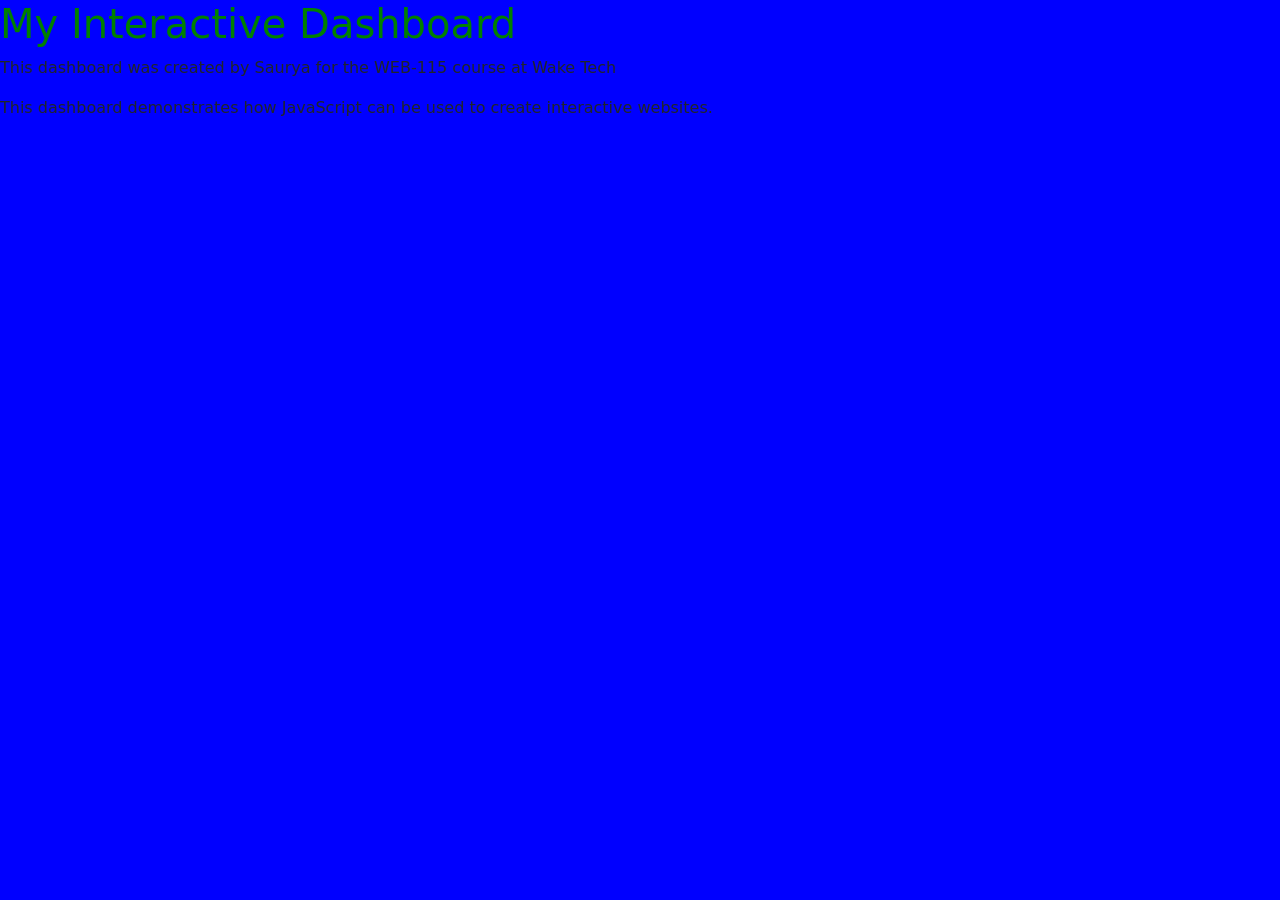
==== index.html @ 487b57c6 "Fixed debug.html" ====
<!DOCTYPE html>
<html lang="en">
<head>
    <meta charset="UTF-8">
    <meta name="viewport" content="width=device-width, initial-scale=1.0">
    <!-- Bootstrap  -->
    <link href="https://cdn.jsdelivr.net/npm/bootstrap@5.3.8/dist/css/bootstrap.min.css" rel="stylesheet" integrity="sha384-sRIl4kxILFvY47J16cr9ZwB07vP4J8+LH7qKQnuqkuIAvNWLzeN8tE5YBujZqJLB" crossorigin="anonymous">
    <script defer src="https://cdn.jsdelivr.net/npm/bootstrap@5.3.8/dist/js/bootstrap.bundle.min.js" integrity="sha384-FKyoEForCGlyvwx9Hj09JcYn3nv7wiPVlz7YYwJrWVcXK/BmnVDxM+D2scQbITxI" crossorigin="anonymous"></script>
    <link rel="stylesheet" href="css/style.css">
    <script src="js/script.js" defer></script>
    <title>Interactive Dashboard</title>
</head>
<body>
    <h1>My Interactive Dashboard</h1>
    <p>This dashboard was created by Saurya for the WEB-115 course at Wake Tech</p>
    <script>document.write("This dashboard demonstrates how JavaScript can be used to create interactive websites.")</script>
    <noscript>Unfortunately, your web browser does not support JavaScript.</noscript>
    <div class="container">
    <div class="row">
        <!-- Dashboard Content -->
    </div>
</div>
</body>
</html>
---- css/style.css ----
body {
    background-color: blue;
}
h1 {
    color: green;
}
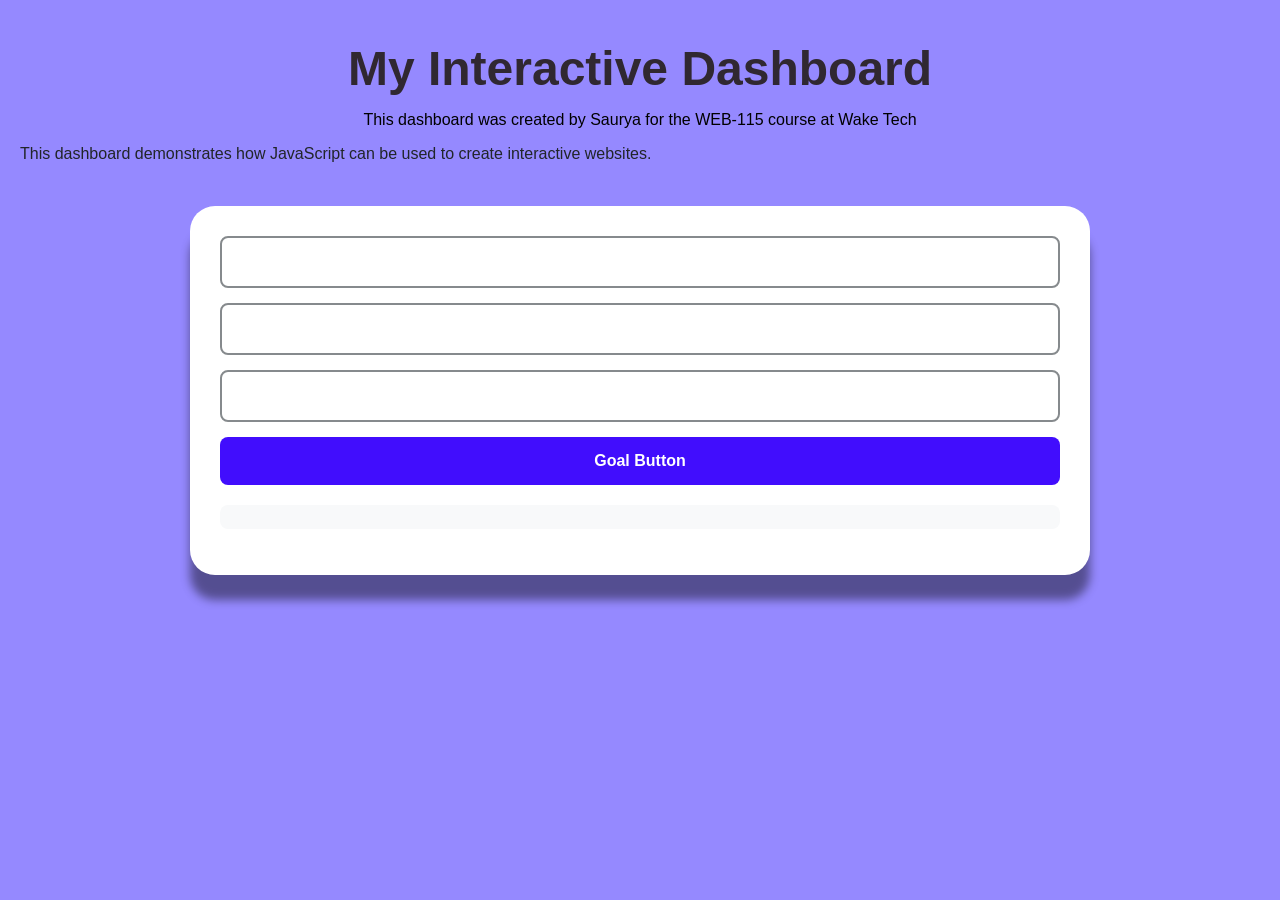
==== commit 0cae1f72: "Added function for weekly goals and redid CSS to make website look good." ====
--- a/index.html
+++ b/index.html
@@ -7,7 +7,6 @@
     <link href="https://cdn.jsdelivr.net/npm/bootstrap@5.3.8/dist/css/bootstrap.min.css" rel="stylesheet" integrity="sha384-sRIl4kxILFvY47J16cr9ZwB07vP4J8+LH7qKQnuqkuIAvNWLzeN8tE5YBujZqJLB" crossorigin="anonymous">
     <script defer src="https://cdn.jsdelivr.net/npm/bootstrap@5.3.8/dist/js/bootstrap.bundle.min.js" integrity="sha384-FKyoEForCGlyvwx9Hj09JcYn3nv7wiPVlz7YYwJrWVcXK/BmnVDxM+D2scQbITxI" crossorigin="anonymous"></script>
     <link rel="stylesheet" href="css/style.css">
-    <script src="js/script.js" defer></script>
     <title>Interactive Dashboard</title>
 </head>
 <body>
@@ -18,6 +17,18 @@
     <div class="container">
     <div class="row">
         <!-- Dashboard Content -->
+         <div class="col" id="weekly-tasks">
+            <script src="js/task-manager.js" defer></script>
+            <form>
+                <input name="Name" id="name" type="text"/>
+                <input name="Daily Task Goal" id="dailyGoal" type="number"/>
+                <input name="Weekly Bonus Tasks" id="bonusTasks" type="number"/>
+                <button id="goal-btn" type="submit">Goal Button</button>
+            </form>
+            <p id="goal-message"></p>
+            
+
+         </div>
     </div>
 </div>
 </body>
--- a/css/style.css
+++ b/css/style.css
@@ -1,6 +1,97 @@
 body {
-    background-color: blue;
+    background-color: #9589ff;
+    font-family: Arial, Helvetica, sans-serif;
+    color: #212529;
+    padding: 40px 20px;
 }
+
 h1 {
-    color: green;
-}+    text-align: center;
+    font-size: 3rem;
+    font-weight: 700;
+    margin-bottom: 10px;
+    color: #302831;
+}
+
+
+body > p {
+    text-align: center;
+    color: #000000;
+    margin-bottom: 10px;
+}
+
+body > script {
+    text-align: center;
+}
+
+
+.container {
+    max-width: 900px;
+    margin: 40px auto;
+}
+
+
+#weekly-tasks {
+    background-color: white;
+    padding: 30px;
+    border-radius: 25px;
+    box-shadow: 0 25px 10px rgba(0, 0, 0, 0.43);
+}
+
+
+form {
+    display: flex;
+    flex-direction: column;
+    gap: 15px;
+}
+
+
+form input {
+    width: 100%;
+    padding: 12px 15px;
+    border: 2px solid #868a8d;
+    border-radius: 8px;
+    font-size: 1rem;
+    transition: border-color 0.2s, box-shadow 0.2s;
+}
+
+
+form input:focus {
+    outline: none;
+    border-color: #0d6efd;
+    box-shadow: 0 0 0 3px rgba(13, 110, 253, 0.15);
+}
+
+
+#goal-btn {
+    padding: 12px 20px;
+    border: none;
+    border-radius: 8px;
+    background-color: #410dfd;
+    color: white;
+    font-size: 1rem;
+    font-weight: 600;
+    cursor: pointer;
+    transition: background-color 0.2s, transform 0.1s, box-shadow 0.2s;
+}
+
+
+#goal-btn:hover {
+    background-color: #350ad3;
+    box-shadow: 0 5px 4px rgba(0, 0, 0, 0.3);
+}
+
+#goal-btn:active {
+    transform: scale(0.98);
+}
+
+
+#goal-message {
+    margin-top: 20px;
+    padding: 12px;
+    border-radius: 8px;
+    background-color: #f8f9fa;
+    color: #495057;
+    text-align: center;
+    font-weight: 500;
+}
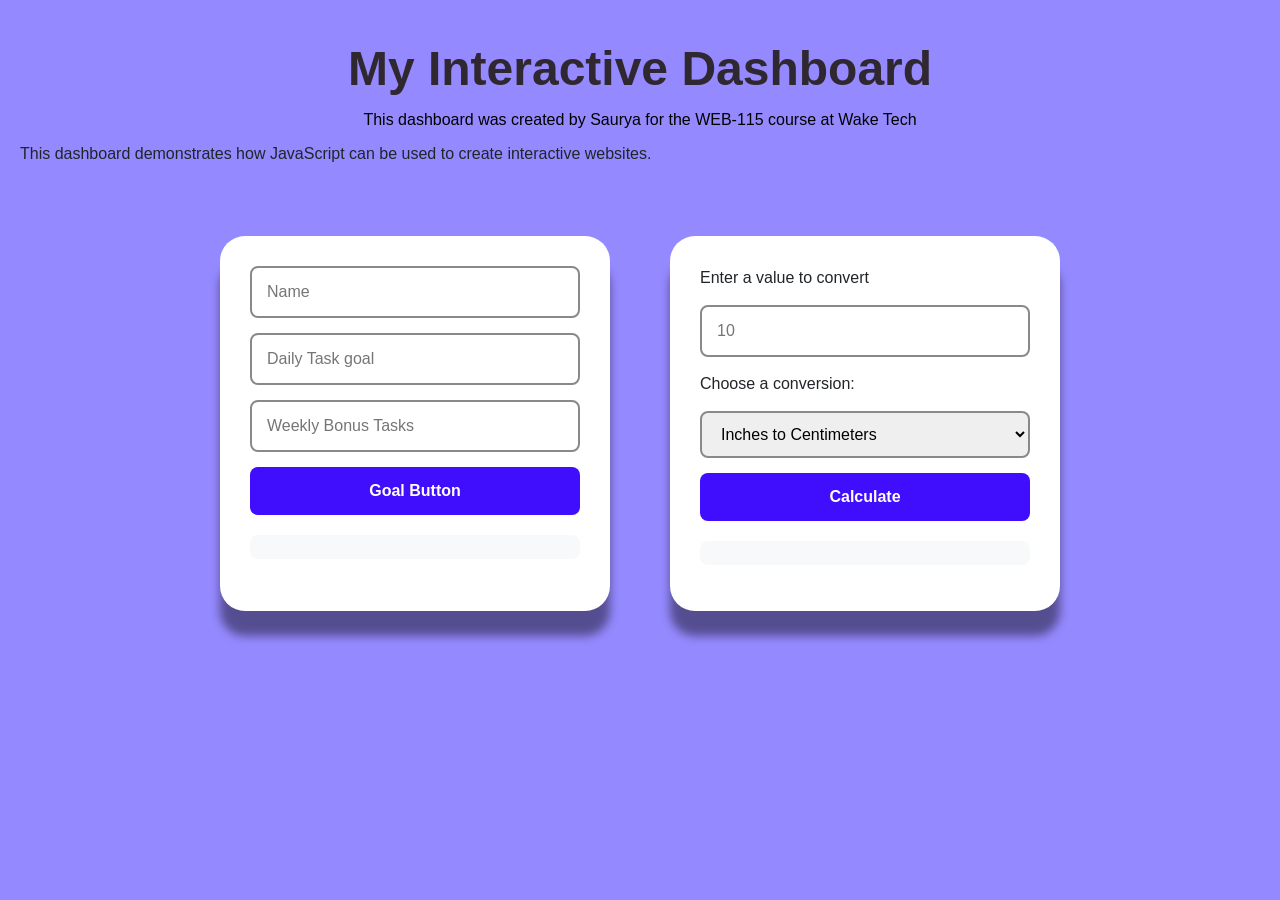
==== commit 8a6e6d89: "Implemented a working converter for imperial and metric" ====
--- a/index.html
+++ b/index.html
@@ -20,15 +20,35 @@
          <div class="col" id="weekly-tasks">
             <script src="js/task-manager.js" defer></script>
             <form>
-                <input name="Name" id="name" type="text"/>
-                <input name="Daily Task Goal" id="dailyGoal" type="number"/>
-                <input name="Weekly Bonus Tasks" id="bonusTasks" type="number"/>
+                <input name="Name" id="name" type="text" placeholder="Name"/>
+                <input name="Daily Task Goal" id="dailyGoal" type="number" placeholder="Daily Task goal"/>
+                <input name="Weekly Bonus Tasks" id="bonusTasks" type="number" placeholder="Weekly Bonus Tasks"/>
                 <button id="goal-btn" type="submit">Goal Button</button>
             </form>
             <p id="goal-message"></p>
             
 
          </div>
+         <div class="col" id="metric-converter">
+            <script src="js/metric-converter.js" defer></script>
+            <form>
+                <label for="convert">Enter a value to convert</label>
+                <input name="Value to Convert" id="convert" type="text" placeholder="10">
+                <label for="convert-type">Choose a conversion:</label>
+                <select id="convert-type" name="conversion">
+                    <option value="in to cm">Inches to Centimeters</option>
+                    <option value="ft to cm">Feet to Centimeters</option>
+                    <option value="yd to m">Yards to Meters</option>
+                    <option value="mi to km">Miles to Kilometer</option>
+                    <option value="cm to in">Centimeters to Inches</option>
+                    <option value="cm to ft">Centimeters to Feet</option>
+                    <option value="m to yd">Meters to Yards</option>
+                    <option value="km to mi">Kilometers to Miles</option>
+                </select>
+                <button type="button" id="calculate">Calculate</button>
+            </form>
+            <p id="converter-output"></p>
+         </div>
     </div>
 </div>
 </body>
--- a/css/style.css
+++ b/css/style.css
@@ -31,11 +31,12 @@
 }
 
 
-#weekly-tasks {
+#weekly-tasks, #metric-converter {
     background-color: white;
     padding: 30px;
     border-radius: 25px;
     box-shadow: 0 25px 10px rgba(0, 0, 0, 0.43);
+    margin: 30px;
 }
 
 
@@ -46,7 +47,7 @@
 }
 
 
-form input {
+form input, select {
     width: 100%;
     padding: 12px 15px;
     border: 2px solid #868a8d;
@@ -63,7 +64,7 @@
 }
 
 
-#goal-btn {
+#goal-btn, #calculate {
     padding: 12px 20px;
     border: none;
     border-radius: 8px;
@@ -86,7 +87,7 @@
 }
 
 
-#goal-message {
+#goal-message, #converter-output {
     margin-top: 20px;
     padding: 12px;
     border-radius: 8px;
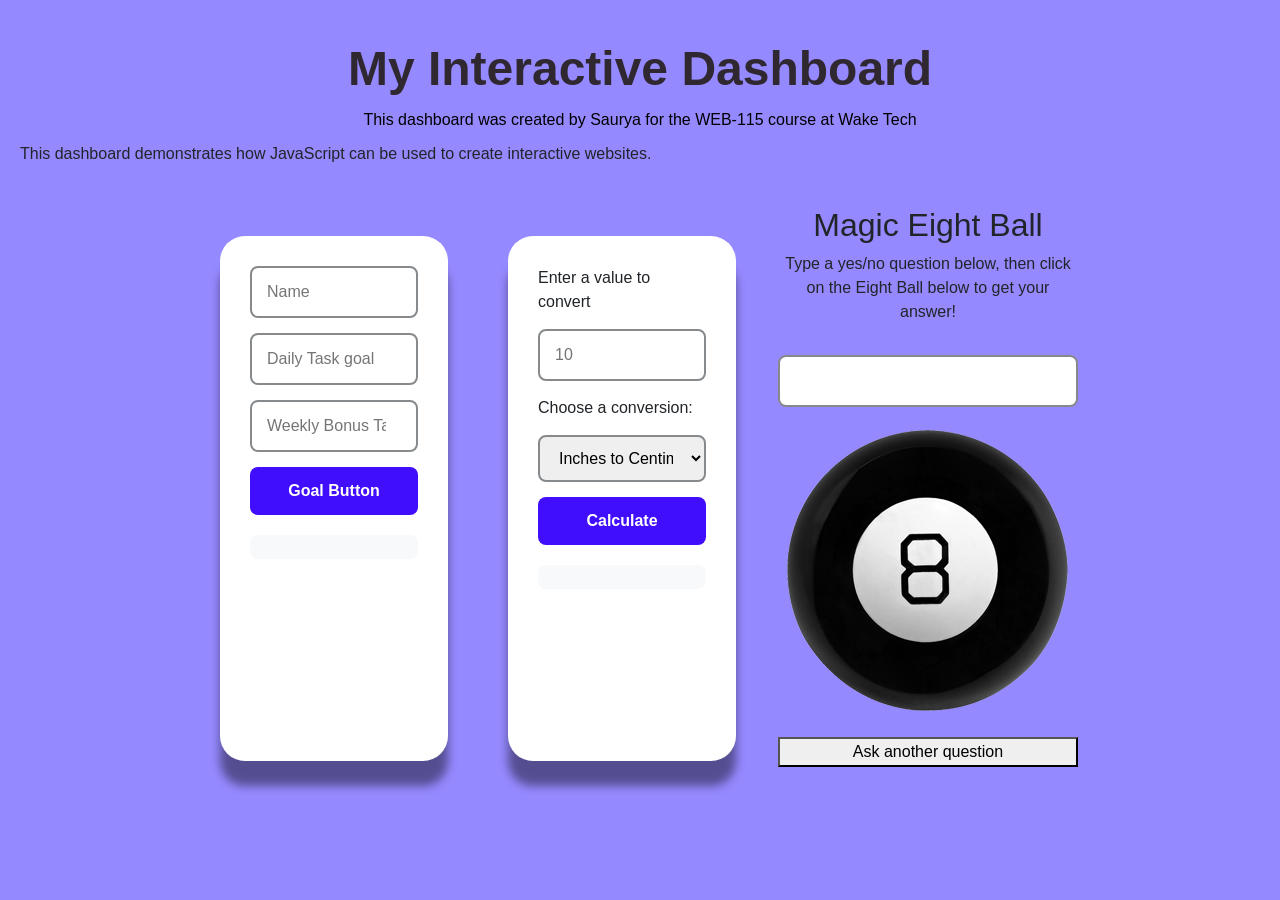
==== commit e747162b: "added magic eight ball" ====
--- a/index.html
+++ b/index.html
@@ -29,6 +29,8 @@
             
 
          </div>
+
+         <!-- Metric Converter -->
          <div class="col" id="metric-converter">
             <script src="js/metric-converter.js" defer></script>
             <form>
@@ -49,6 +51,23 @@
             </form>
             <p id="converter-output"></p>
          </div>
+
+         <!-- Magic Eight Ball -->
+         <div class="col" id="magic-eight-ball">
+            <script src="js/magic-eight-ball.js" defer></script>
+            <link rel="stylesheet" href="css/magic-eight-ball.css">
+            <h2 class="heading">Magic Eight Ball</h2>
+            <form>
+            <p>Type a yes/no question below, then click on the Eight Ball below to get your answer!</p>
+            <input id="question" name="question" size="80">
+            <div id="magicEightBall">
+                <div id="circle"></div>
+                <img id="ball" src="img/magic-eight-ball.png"/>
+            </div>
+            <button id="reset" name="reset" type="reset">Ask another question</button>
+            </form>
+            <br>
+        </div>
     </div>
 </div>
 </body>
--- a/css/magic-eight-ball.css
+++ b/css/magic-eight-ball.css
@@ -0,0 +1,46 @@
+
+#magic-eight-ball {
+  max-width: 410px;
+  text-align: center;
+  margin: auto;
+}
+
+#circle {
+  font-size: 12pt;
+  font-weight:bold;
+  background-color: white;
+  color: black;
+  position: absolute;
+  margin-left: 70px;
+  margin-top: 70px;
+  padding: 20px;
+  padding-top: 50px;
+  height: 150px;
+  width: 150px;
+  border-radius: 50%;
+  text-wrap: wrap;
+  display: none;
+}
+
+
+img:active {
+  animation: shake 1s;
+  animation-iteration-count: infinite;
+}
+
+img:visited {
+  animation: none;
+}
+@keyframes shake {
+  0% { transform: translate(1px, 1px) rotate(0deg);  }
+  10% { transform: translate(-1px, -2px) rotate(-1deg); }
+  20% { transform: translate(-3px, 0px) rotate(1deg); }
+  30% { transform: translate(3px, 2px) rotate(0deg); }
+  40% { transform: translate(1px, -1px) rotate(1deg); }
+  50% { transform: translate(-1px, 2px) rotate(-1deg); }
+  60% { transform: translate(-3px, 1px) rotate(0deg); }
+  70% { transform: translate(3px, 1px) rotate(-1deg); }
+  80% { transform: translate(-1px, -1px) rotate(1deg); }
+  90% { transform: translate(1px, 2px) rotate(0deg); }
+  100% { transform: translate(1px, -2px) rotate(-1deg); }
+}
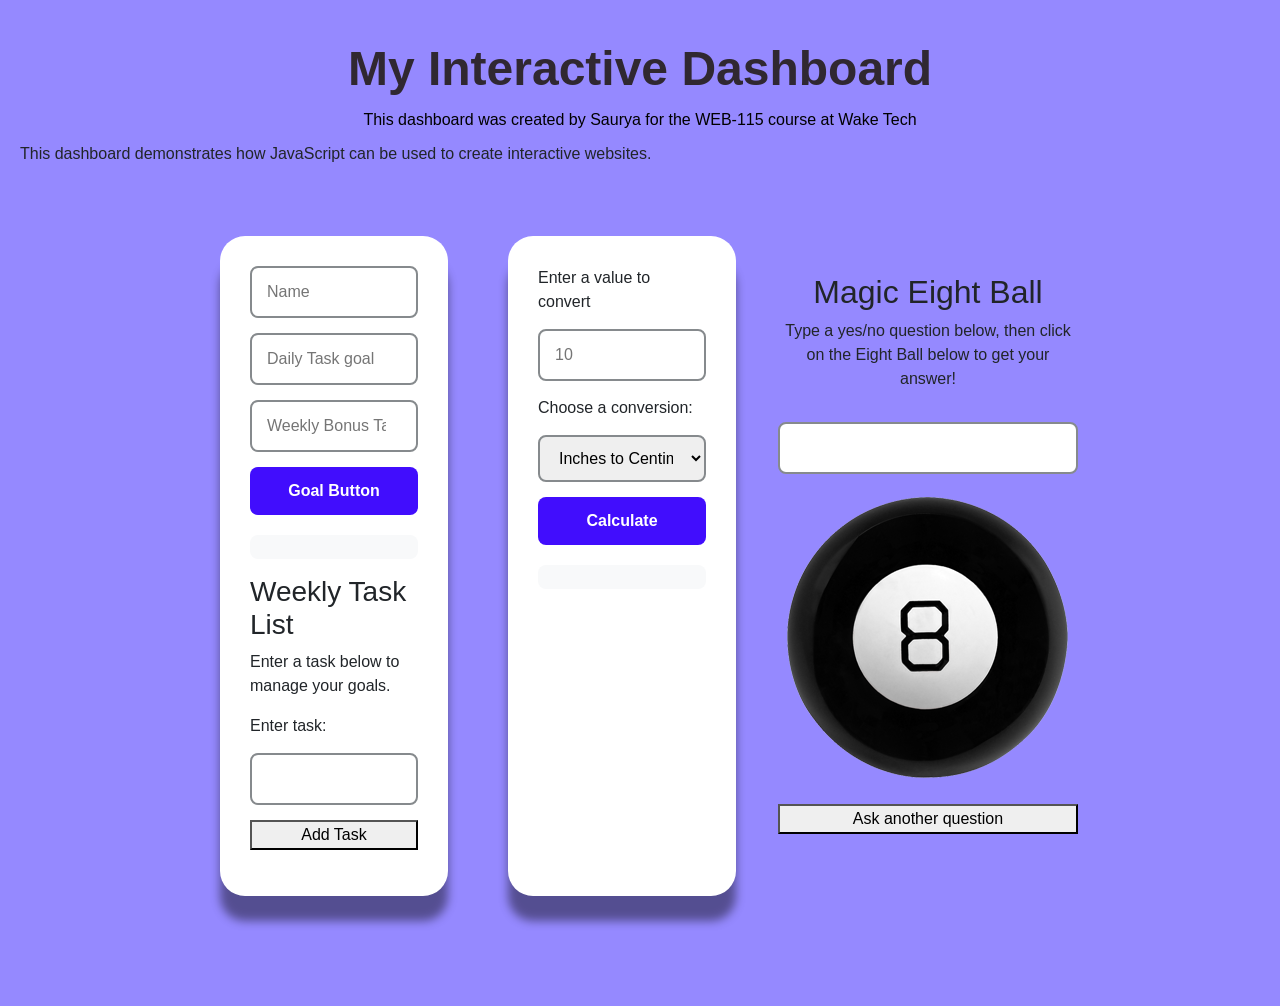
==== commit 06fdc5eb: "Implemented dynamic UI in HTML with JS generated UL" ====
--- a/index.html
+++ b/index.html
@@ -26,7 +26,15 @@
                 <button id="goal-btn" type="submit">Goal Button</button>
             </form>
             <p id="goal-message"></p>
-            
+            <div id="task-list"> 
+                <h3>Weekly Task List</h3> 
+                <p>Enter a task below to manage your goals.</p> 
+                <form> 
+                    <label for="task-name">Enter task:</label> 
+                    <input type="text" id="task-name" name="task-name"> 
+                    <button type="submit" id="add-task">Add Task</button> 
+                </form> 
+            </div>
 
          </div>
 
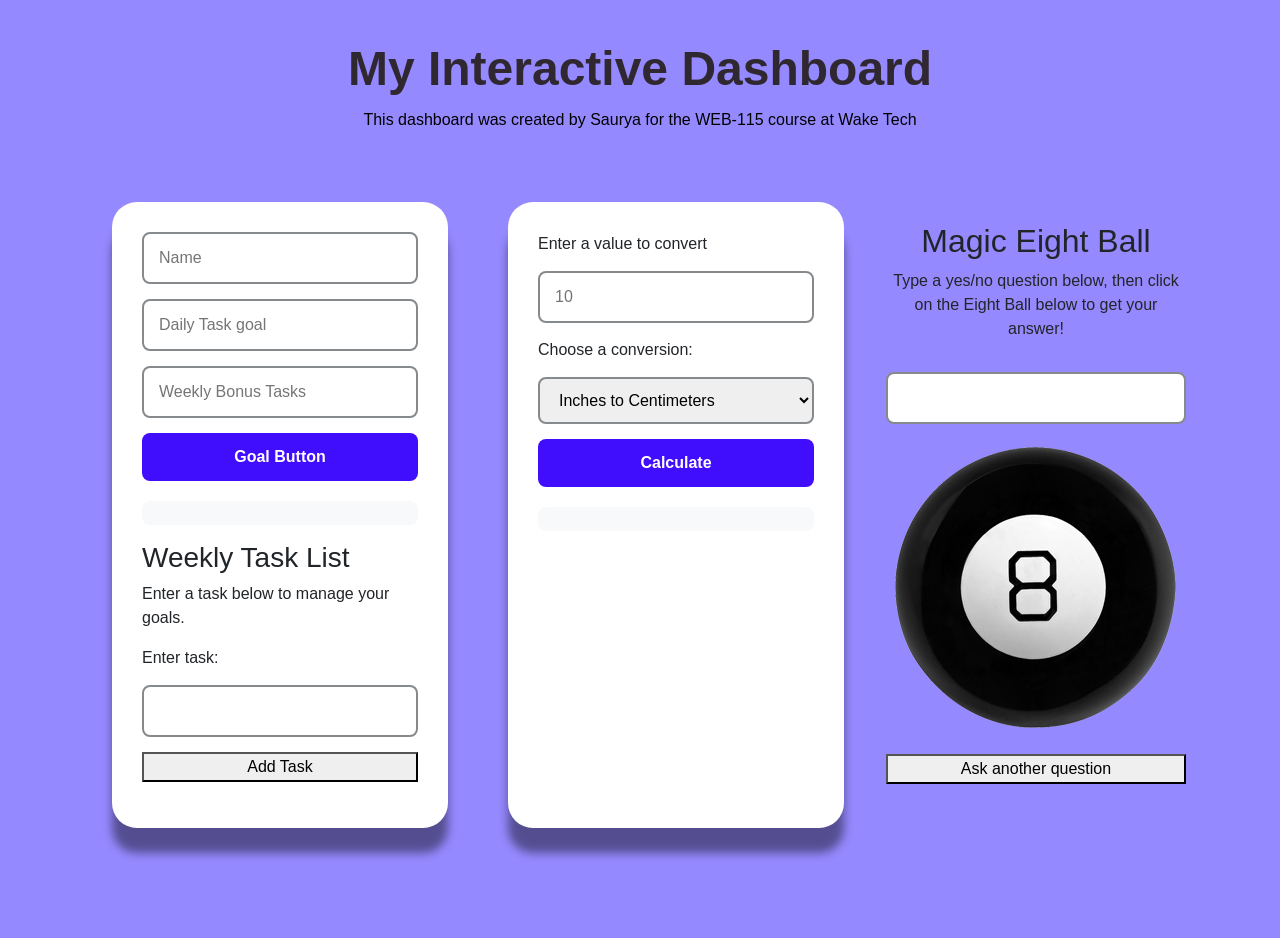
==== commit ea3ae859: "fixed styling issues before integrating new task manager" ====
--- a/index.html
+++ b/index.html
@@ -12,7 +12,7 @@
 <body>
     <h1>My Interactive Dashboard</h1>
     <p>This dashboard was created by Saurya for the WEB-115 course at Wake Tech</p>
-    <script>document.write("This dashboard demonstrates how JavaScript can be used to create interactive websites.")</script>
+    <!-- <script>document.write("This dashboard demonstrates how JavaScript can be used to create interactive websites.")</script> -->
     <noscript>Unfortunately, your web browser does not support JavaScript.</noscript>
     <div class="container">
     <div class="row">
--- a/css/style.css
+++ b/css/style.css
@@ -26,7 +26,7 @@
 
 
 .container {
-    max-width: 900px;
+    max-width: 90%;
     margin: 40px auto;
 }
 
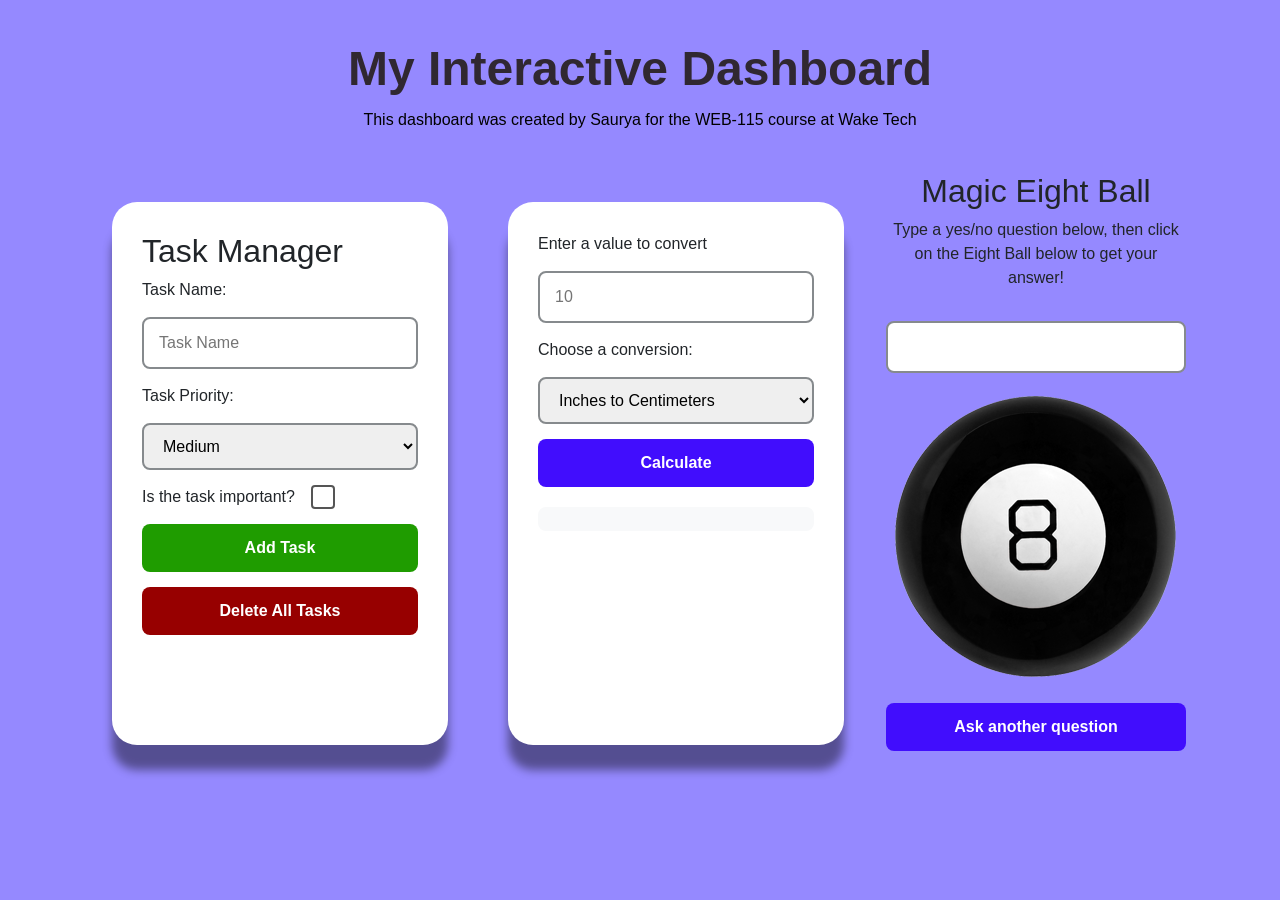
==== commit 8105b259: "modified  addTask() to use objects" ====
--- a/index.html
+++ b/index.html
@@ -17,25 +17,27 @@
     <div class="container">
     <div class="row">
         <!-- Dashboard Content -->
-         <div class="col" id="weekly-tasks">
+         <div class="col" id="weekly-tasks">    
             <script src="js/task-manager.js" defer></script>
-            <form>
-                <input name="Name" id="name" type="text" placeholder="Name"/>
-                <input name="Daily Task Goal" id="dailyGoal" type="number" placeholder="Daily Task goal"/>
-                <input name="Weekly Bonus Tasks" id="bonusTasks" type="number" placeholder="Weekly Bonus Tasks"/>
-                <button id="goal-btn" type="submit">Goal Button</button>
+            <h2>Task Manager</h2>
+            <form id="task-form">
+                <label for="name">Task Name: </label>
+                <input name="Name" id="name" type="text" placeholder="Task Name" required/>
+                <label for="priority">Task Priority: </label>
+                <select id="priority" name="Priority">
+                    <option value="high">High</option>
+                    <option value="medium" selected>Medium</option>
+                    <option value="low">Low</option>
+                </select>
+                <div id="important">
+                    <label for="is-important">Is the task important?</label>
+                    <input id="is-important" type="checkbox">
+                </div>
+                <button id="add-tasks" type="submit">Add Task</button>
+                <button id="delete-tasks" type="button">Delete All Tasks</button>
+                <div id="task-list"></div>
             </form>
-            <p id="goal-message"></p>
-            <div id="task-list"> 
-                <h3>Weekly Task List</h3> 
-                <p>Enter a task below to manage your goals.</p> 
-                <form> 
-                    <label for="task-name">Enter task:</label> 
-                    <input type="text" id="task-name" name="task-name"> 
-                    <button type="submit" id="add-task">Add Task</button> 
-                </form> 
-            </div>
-
+        
          </div>
 
          <!-- Metric Converter -->
--- a/css/style.css
+++ b/css/style.css
@@ -63,8 +63,44 @@
     box-shadow: 0 0 0 3px rgba(13, 110, 253, 0.15);
 }
 
+input[type="checkbox"]:focus {
+  box-shadow: 0 0 0 3px rgba(0, 123, 255, 0.5); 
+  outline: none;
+}
 
-#goal-btn, #calculate {
+input[type="checkbox"] {
+  appearance: none;
+  -webkit-appearance: none;
+  border: 2px solid #555;
+  border-radius: 0.25rem;
+  background-color: #fff;
+  cursor: pointer;
+  display: inline-flex;
+  align-items: center;
+  justify-content: center;
+  transition: background-color 0.2s, border-color 0.2s;
+  width: 1.5rem;
+  height: 1.5rem;
+  padding: 0;
+  flex-shrink: 0;
+}
+
+input[type="checkbox"]:checked {
+  background-color: #402777;
+  border-color: #522777;
+}
+
+input[type="checkbox"]:checked::after {
+  content: "✔";
+  color: white;
+}
+
+#important{
+    display: flex;
+    gap: 1rem;
+}
+
+#goal-btn,  button {
     padding: 12px 20px;
     border: none;
     border-radius: 8px;
@@ -96,3 +132,45 @@
     text-align: center;
     font-weight: 500;
 }
+
+#delete-tasks {
+    background-color: #970000;
+}
+
+#add-tasks {
+    background-color: #1f9c00;
+}
+
+#task-list {
+    margin-top: 20px;
+}
+
+.task-item {
+    display: flex;
+    align-items: center;
+    flex-wrap: wrap;
+    gap: 8px;
+    padding: 10px 12px;
+    margin: 8px 0;
+    border: 1px solid #ccc;
+    border-left-width: 6px;
+    border-radius: 8px;
+}
+
+.task-text {
+    flex: 1 1 200px;
+}
+
+.task-item button {
+    padding: 6px 12px;
+    font-size: 0.9rem;
+}
+
+.priority-high   { border-left-color: darkorange; }
+.priority-medium { border-left-color: goldenrod; }
+.priority-low    { border-left-color: seagreen; }
+
+@media (max-width: 768px) {
+    .container { max-width: 100%; }
+    #weekly-tasks, #metric-converter { margin: 15px 0; padding: 20px; }
+}
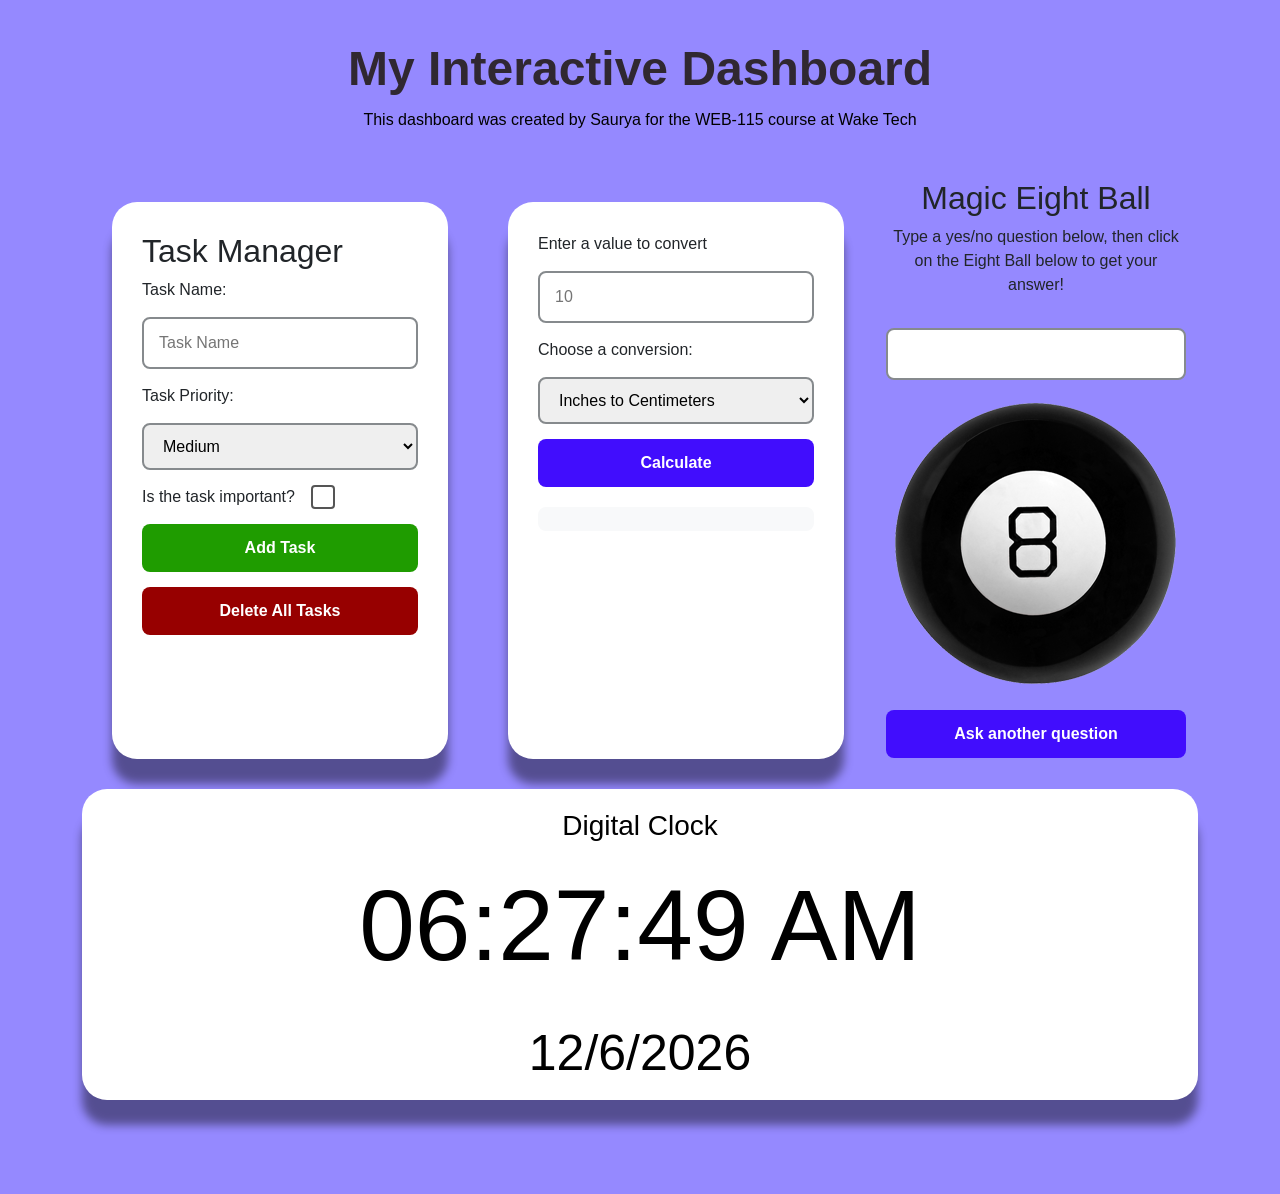
==== commit a89403d7: "implemented a digital clock" ====
--- a/index.html
+++ b/index.html
@@ -78,6 +78,14 @@
             </form>
             <br>
         </div>
+        <!-- Digital Clock -->
+        <link rel="stylesheet" href="css/digital-clock.css">
+        <div class="col" id="digital-clock">
+            <script src="js/digital-clock.js" defer></script>
+            <h3>Digital Clock</h3>
+            <p id="clock-face"></p>
+            <p id="calendar-date"></p>
+        </div>
     </div>
 </div>
 </body>
--- a/css/style.css
+++ b/css/style.css
@@ -26,6 +26,8 @@
 
 
 .container {
+    display: flex;
+    flex-wrap: wrap;
     max-width: 90%;
     margin: 40px auto;
 }
@@ -173,4 +175,8 @@
 @media (max-width: 768px) {
     .container { max-width: 100%; }
     #weekly-tasks, #metric-converter { margin: 15px 0; padding: 20px; }
+}
+
+#magic-eight-ball, #metric-converter, #weekly-tasks {
+    width:33%;
 }
--- a/css/digital-clock.css
+++ b/css/digital-clock.css
@@ -0,0 +1,21 @@
+#digital-clock {
+    flex-basis: 100%;
+    text-align: center;
+    box-sizing:border-box;
+    padding: 0;
+    margin: 0;
+    width: 100%;
+    height: 33%;
+    align-items: center;
+    justify-content: center;
+    background-color: white;
+    color: black;
+    font-weight: 500;
+    font-size: 100px;
+    padding: 20px;
+    border-radius: 25px;
+    box-shadow: 0 25px 10px rgba(0, 0, 0, 0.43);
+}
+#calendar-date {
+    font-size: 50px;
+}
